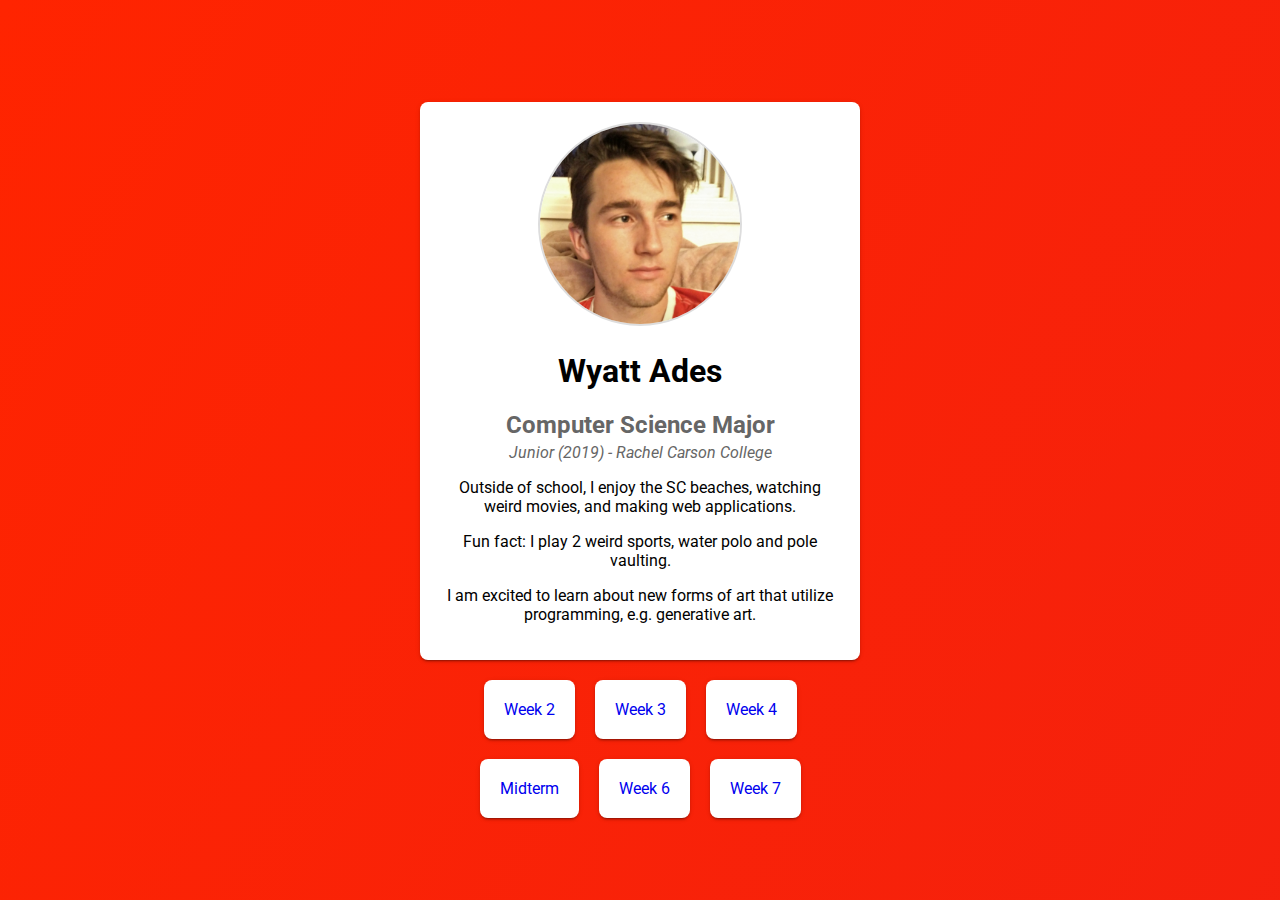
==== art101/index.html @ b238214c "Init commit" ====
<!DOCTYPE HTML>
<html lang="en">
<head>
  <meta charset="UTF-8">
  <meta name="viewport" content="width=device-width, initial-scale=1.0">
  <meta http-equiv="X-UA-Compatible" content="ie=edge">
    <title>ART101</title>
    <link href="https://fonts.googleapis.com/css?family=Roboto" rel="stylesheet">
    <link rel="stylesheet" type="text/css" href="index.css"/>
  </head>
  <body>
    <div class="container">
      <img id="portrait" src="me.jpg" width="200" height="200"/>
      <h1>Wyatt Ades</h1>
      <h2 class="subtitle">Computer Science Major</h2>
      <i class="subtitle">Junior (2019) - Rachel Carson College</i>
      <p>Outside of school, I enjoy the SC beaches, watching weird movies, and making web applications.</p>
      <p>Fun fact: I play 2 weird sports, water polo and pole vaulting.</p>
      <p>I am excited to learn about new forms of art that utilize programming, e.g. generative art.</p>
    </div>
    <div class="links">
      <script src="assignments.js" homepage></script>
    </div>
  </body>
</html>
---- art101/index.css ----
/* Animation keyframes: */
@keyframes rainbow { 
  0% { background-position: 0% 80% }
  50% { background-position: 100% 20% }
  100% { background-position: 0% 80% }
}
@keyframes rotating {
  from { transform: rotate(0deg); }
  to { transform: rotate(360deg); }
}

html {
  font-family: Roboto;
}

body {
  margin: 0;
  height: 100vh;
  display: flex;
  flex-direction: column;
  align-items: center;
  justify-content: center;
  /* Colors taken from https://codepen.io/nohoid/pen/kIfto */
  background: linear-gradient(120deg, #ff2400, #e81d1d, #e8b71d, #e3e81d, #1de840, #1ddde8, #2b1de8, #dd00f3, #dd00f3);
  background-size: 1800% 1800%;
  animation: rainbow 18s ease infinite;
}

.container {
  text-align: center;
  max-width: 400px;
  padding: 20px;
  margin: 20px;
  border-radius: 8px;
  background-color: white;
  /* Some arbitrary box shadows */
  box-shadow: 0 2px 2px 0 rgba(0,0,0,0.14), 0 3px 1px -2px rgba(0,0,0,0.2), 0 1px 5px 0 rgba(0,0,0,0.12);
  transition: box-shadow 0.3s;
}
.container:hover {
  /* Some darker box shadows when hovered */
  box-shadow: 0 8px 8px 0 rgba(0,0,0,0.14), 0 10px 4px -6px rgba(0,0,0,0.2), 0 4px 10px 0 rgba(0,0,0,0.12);
}

.links {
  max-width: 440px;
  display: flex;
  flex-wrap: wrap;
  justify-content: center;
  margin: -10px;
}
.links .container {
  margin: 0;
}
.links a {
  text-decoration: none;
  margin: 10px;
}

.subtitle {
  margin: 4px;
  color: #666;
}

#portrait {
  border-radius: 50%;
  border: 2px solid #ddd;
  transition: border-color;
}
#portrait:hover {
  cursor: not-allowed;
  border-color: black;
  animation: rotating 4s cubic-bezier(0.68, -0.55, 0.27, 1.55) infinite
}
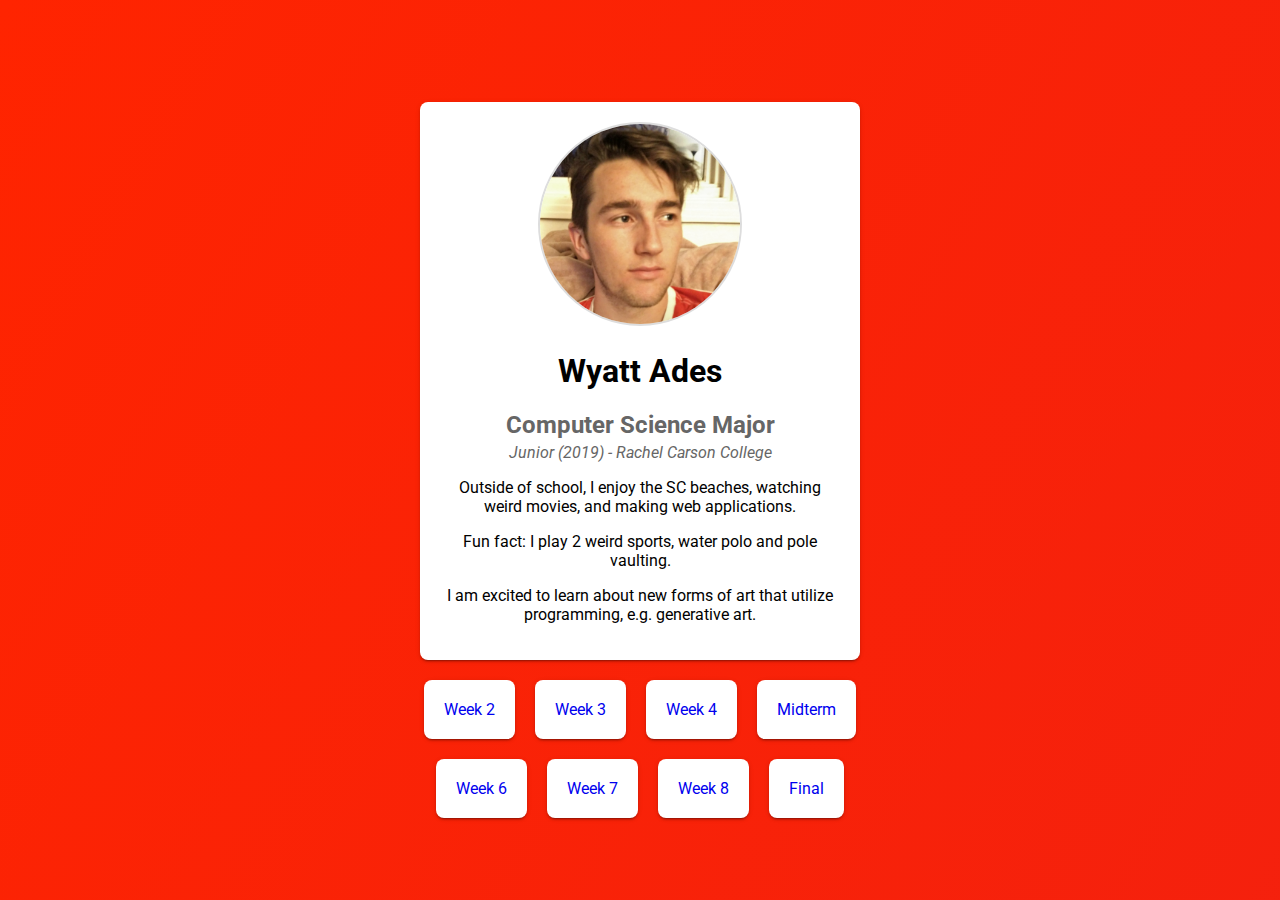
==== commit 5b78c5bf: "Update homepage" ====
--- a/art101/index.html
+++ b/art101/index.html
@@ -1,9 +1,9 @@
 <!DOCTYPE HTML>
 <html lang="en">
-<head>
-  <meta charset="UTF-8">
-  <meta name="viewport" content="width=device-width, initial-scale=1.0">
-  <meta http-equiv="X-UA-Compatible" content="ie=edge">
+  <head>
+    <meta charset="UTF-8">
+    <meta name="viewport" content="width=device-width, initial-scale=1.0">
+    <meta http-equiv="X-UA-Compatible" content="ie=edge">
     <title>ART101</title>
     <link href="https://fonts.googleapis.com/css?family=Roboto" rel="stylesheet">
     <link rel="stylesheet" type="text/css" href="index.css"/>
--- a/art101/index.css
+++ b/art101/index.css
@@ -43,7 +43,7 @@
 }
 
 .links {
-  max-width: 440px;
+  max-width: 500px;
   display: flex;
   flex-wrap: wrap;
   justify-content: center;
